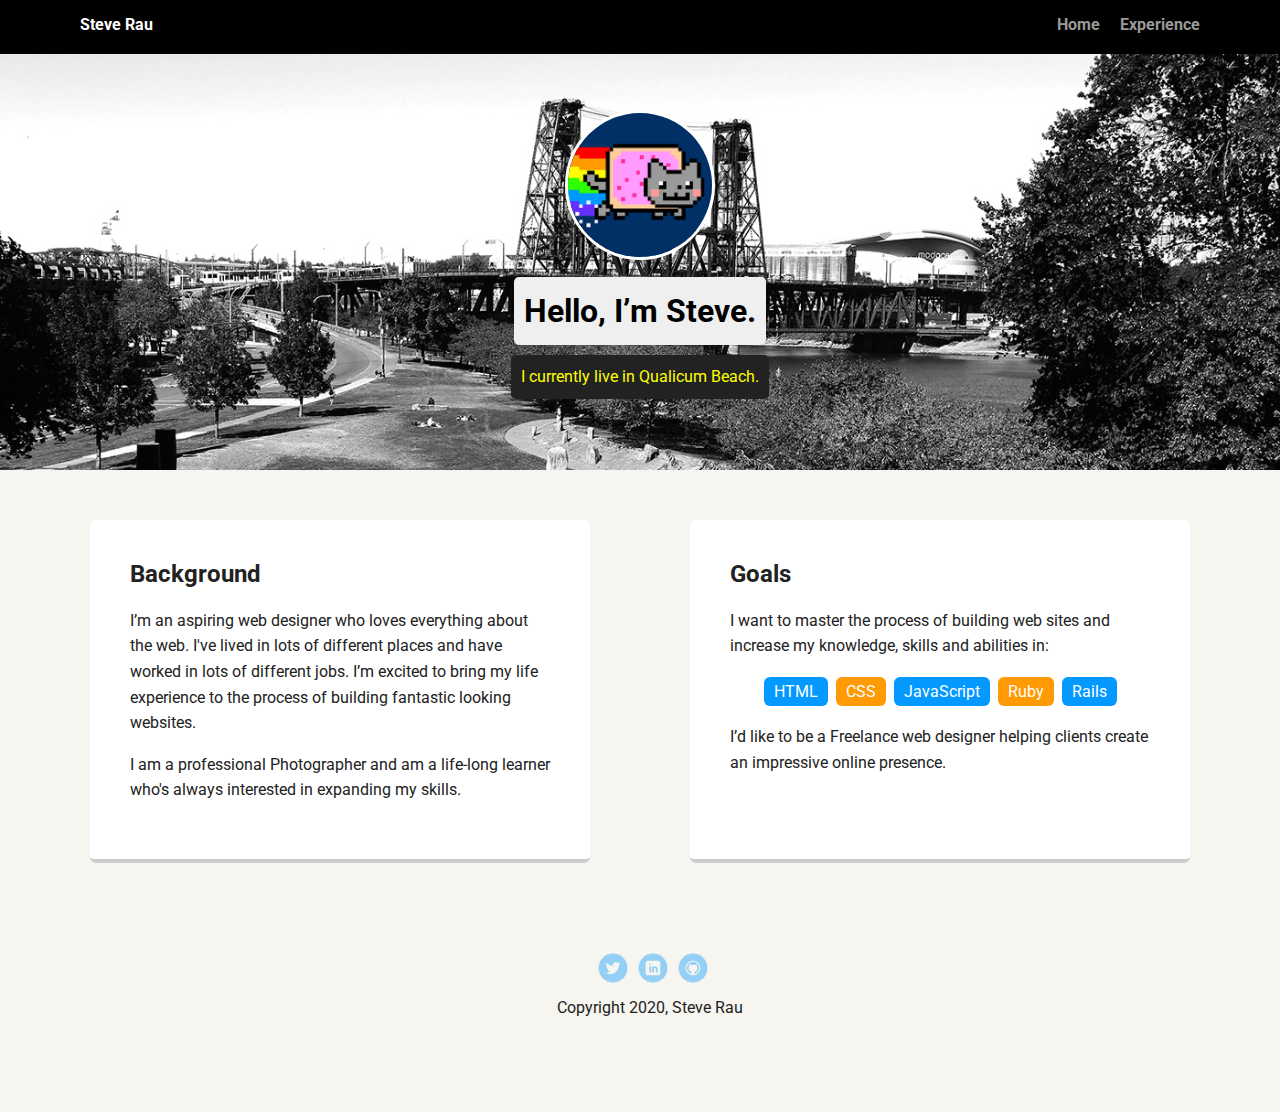
==== portfolio/index.html @ a205c132 "added project files" ====
<!doctype html>
<html lang="en">
<head>
  <meta charset="utf-8">
  <title>Steve Rau's Profile</title>
  <meta name="viewport" content="width=device-width, initial-scale=1.0">
  <link rel="stylesheet" href="styles.css">
  <link href="https://fonts.googleapis.com/css?family=Muli%7CRoboto:400,300,500,700,900" rel="stylesheet">
</head>
  <body>

    <div class="main-nav">
        <ul class="nav">
          <li class="name">Steve Rau</li>
          <li><a href="#">Home</a></li>
          <li><a href="pages/Experiance.html">Experience</a></li>
        </ul>
    </div>

    <header>
      <img src="images/me.png" alt="Drawing of Jane Smith" class="profile-image">
      <h1 class="tag name">Hello, I’m Steve.</h1>
      <p class="tag location">I currently live in Qualicum Beach.</p>
    </header>

    <main class="flex">
      <div class="card">
        <h2>Background</h2>
        <p>I’m an aspiring web designer who loves everything about the web. I've lived in lots of different places and have worked in lots of different jobs. I’m excited to bring my life experience to the process of building fantastic looking websites.</p>
        <p>I am a professional Photographer and am a life-long learner who's always interested in expanding my skills.</p>
      </div> 

      <div class="card">
        <h2>Goals</h2>
        <p>I want to master the process of building web sites and increase my knowledge, skills and abilities in:</p>
        <ul class="skills">
          <li>HTML</li>
          <li>CSS</li>
          <li>JavaScript</li>
          <li>Ruby</li>
          <li>Rails</li>
        </ul>
        <p>I’d like to be a Freelance web designer helping clients create an impressive online presence.</p>
      </div> 

    </main>
    <footer>
      <ul>
        <li><a href="#" class="social twitter">Twitter</a></li>
        <li><a href="#" class="social linkedin">LinkedIn</a></li>
        <li><a href="#" class="social github">Github</a></li>
      </ul>
      <p class="copyright">Copyright 2020, Steve Rau</p>
    </footer>
  </body>
  </html>
---- portfolio/styles.css ----
/* Global Layout Set-up */
* { 
  box-sizing: border-box;
}
  
body {
  margin: 0;
  padding: 0;
  text-align: center;
  font-family: 'Roboto', sans-serif;
  color: #222;
  background: #f7f5f0;
}
/* Link Styles */

a {
  text-decoration: none;
  color: #999;
}
a:hover {
  color: #6633ff;
}

/* Section Styles */

.main-nav {
  width: 100%;
  background: black;
  min-height: 30px;
  padding: 10px;
  position: fixed;
  text-align: center;
}
.nav {
  display: flex;
  justify-content: space-around;
  font-weight: 700;
  list-style-type: none;
  margin: 0 auto;
  padding: 0;
}

.nav .name {
    display: block;
    margin-right: auto;
    color: white;
}
.nav li {
  padding: 5px 10px 10px 10px;
}
.nav a {
  transition: all .5s;
}
.nav a:hover {
  color: white
}

header {
  text-align: center;
  background: url('images/portland.jpg') no-repeat top center ;
  background-size: cover;
  overflow: hidden;
  padding-top: 60px;
}
header {
  line-height: 1.5;
}
header .profile-image {
  margin-top: 50px;
  width: 150px;
  height: 150px;
  border-radius: 50%;
  border: 3px solid white;
  transition: all .5s;
}
header .profile-image:hover {
  transform: scale(1.2) rotate(5deg);
}
.tag {
  background-color: #efefef;
  color: black;
  padding: 10px;
  border-radius: 5px;
  display: table;
  margin: 10px auto;
} 
.location {
  background-color: #222;
  color: yellow;
}
.card {
  margin: 30px;
  padding: 20px 40px 40px;
  max-width: 500px;
  text-align: left;
  background: #fff;
  border-bottom: 4px solid #ccc;
  border-radius: 6px;
  transition: all .5s;
}
.card:hover {
  border-color: #ff99ff;
}

ul.skills {
  padding: 0;
  text-align: center;
}

.skills li {
  border-radius: 6px;
  display: inline-block;
  background: #ff9904;
  color: white;
  padding: 5px 10px;
  margin: 2px;
}

.skills li:nth-child(odd) {
  background: #0399ff;
}

footer {
  width: 100%;
  min-height: 30px;
  padding: 20px 0 40px 20px;
}

footer .copyright {
  top: -8px;
  font-size: .75em;
}

footer ul {
  list-style-type: none;
  margin: 0;
  padding: 0;
}

footer ul li {
  display: inline-block;
}

a.social {
  display: inline-block;
  text-indent: -9999px;
  margin-left: 5px;
  width: 30px;
  height: 30px;
  background-size: 30px 30px;
  opacity: .4;
  transition: all .5s;
}
a.twitter {
  background-image: url(images/twitter.svg);
}
a.linkedin {
  background-image: url(images/linkedin.svg);
}
a.github {
  background-image: url(images/github.svg);
}
a.social:hover {
  opacity: 1;
}
.clearfix {
  clear: both;
}

/* Styles for larger screens */
@media screen and (min-width: 720px) {
  
  .flex {
      display: -ms-flexbox;      /* TWEENER - IE 10 */
      display: flex; 
      max-width: 1200px;
      -ms-flex-pack: distribute;
      justify-content: space-around;
      margin: 0 auto;
  }

  header {
    min-height: 470px;
  }

  .nav {
    max-width: 1200px;
    padding: 0 30px;
  }


  main {
    padding-top: 20px;
  }

  main p {
    line-height: 1.6em;
  }

  footer {
    font-size: 1.3em;
    max-width: 1200px;
    margin: 40px auto;
  }

}
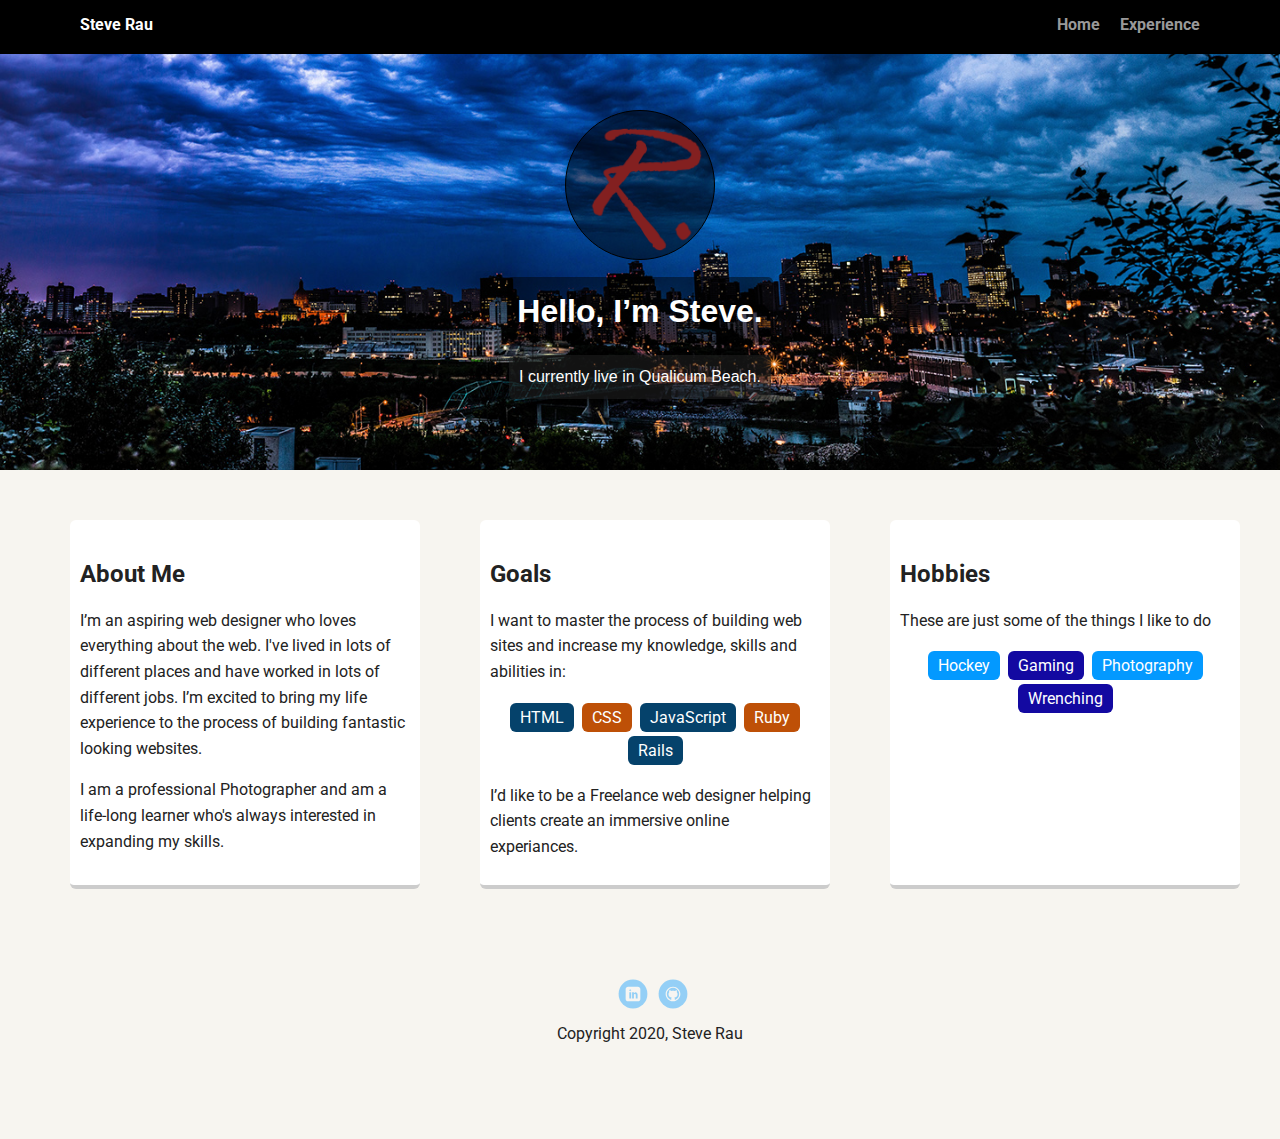
==== commit 1577b69f: "compleation for submition" ====
--- a/portfolio/index.html
+++ b/portfolio/index.html
@@ -18,14 +18,14 @@
     </div>
 
     <header>
-      <img src="images/me.png" alt="Drawing of Jane Smith" class="profile-image">
+      <img src="images/New-profile-pic.png" alt="Logo of Steve Rau" class="profile-image">
       <h1 class="tag name">Hello, I’m Steve.</h1>
       <p class="tag location">I currently live in Qualicum Beach.</p>
     </header>
 
     <main class="flex">
       <div class="card">
-        <h2>Background</h2>
+        <h2>About Me</h2>
         <p>I’m an aspiring web designer who loves everything about the web. I've lived in lots of different places and have worked in lots of different jobs. I’m excited to bring my life experience to the process of building fantastic looking websites.</p>
         <p>I am a professional Photographer and am a life-long learner who's always interested in expanding my skills.</p>
       </div> 
@@ -40,15 +40,25 @@
           <li>Ruby</li>
           <li>Rails</li>
         </ul>
-        <p>I’d like to be a Freelance web designer helping clients create an impressive online presence.</p>
-      </div> 
+        <p>I’d like to be a Freelance web designer helping clients create an immersive online experiances.</p>
+      </div>
+      
+      <div class="card">
+        <h2>Hobbies</h2>
+        <p>These are just some of the things I like to do</p>
+        <ul class="hobbies">
+          <li>Hockey</li>
+          <li>Gaming</li>
+          <li>Photography</li>
+          <li>Wrenching</li>
+        </ul>
+      </div>
 
     </main>
     <footer>
       <ul>
-        <li><a href="#" class="social twitter">Twitter</a></li>
-        <li><a href="#" class="social linkedin">LinkedIn</a></li>
-        <li><a href="#" class="social github">Github</a></li>
+        <li><a href="https://www.linkedin.com/in/rausteve/" target="_blank" class="social linkedin">LinkedIn</a></li>
+        <li><a href="https://github.com/SvenGB99" target="_blank" class="social github">Github</a></li>
       </ul>
       <p class="copyright">Copyright 2020, Steve Rau</p>
     </footer>
--- a/portfolio/styles.css
+++ b/portfolio/styles.css
@@ -57,7 +57,7 @@
 
 header {
   text-align: center;
-  background: url('images/portland.jpg') no-repeat top center ;
+  background: url('images/New-backdrop-pic.jpg') no-repeat top center ;
   background-size: cover;
   overflow: hidden;
   padding-top: 60px;
@@ -69,29 +69,33 @@
   margin-top: 50px;
   width: 150px;
   height: 150px;
+  background-color: #0000007c;
   border-radius: 50%;
-  border: 3px solid white;
-  transition: all .5s;
+  border: 1.5px solid rgb(0, 0, 0);
+  transition: all .5s;
+  transition:ease-in-out 2s;
 }
 header .profile-image:hover {
   transform: scale(1.2) rotate(5deg);
 }
 .tag {
-  background-color: #efefef;
-  color: black;
+  background-color: #00000075;
+  font-family: 'Franklin Gothic Medium', 'Arial Narrow', Arial, sans-serif;
+  color: rgb(255, 255, 255);
   padding: 10px;
   border-radius: 5px;
   display: table;
   margin: 10px auto;
 } 
 .location {
-  background-color: #222;
-  color: yellow;
+  background-color: rgba(34, 34, 34, 0.527);
+  color: rgb(255, 253, 253);
 }
 .card {
   margin: 30px;
-  padding: 20px 40px 40px;
-  max-width: 500px;
+  padding: 20px 10px 10px;
+  min-width: 350px;
+  max-width: 400px;
   text-align: left;
   background: #fff;
   border-bottom: 4px solid #ccc;
@@ -99,7 +103,7 @@
   transition: all .5s;
 }
 .card:hover {
-  border-color: #ff99ff;
+  border-color: #444242;
 }
 
 ul.skills {
@@ -110,14 +114,32 @@
 .skills li {
   border-radius: 6px;
   display: inline-block;
-  background: #ff9904;
+  background: #be5007;
   color: white;
   padding: 5px 10px;
   margin: 2px;
 }
 
+.hobbies li:nth-child(odd) {
+  background: #0399ff;
+}
+
+ul.hobbies {
+  padding: 0;
+  text-align: center;
+}
+
+.hobbies li {
+  border-radius: 6px;
+  display: inline-block;
+  background: #1309a1;
+  color: white;
+  padding: 5px 10px;
+  margin: 2px;
+}
+
 .skills li:nth-child(odd) {
-  background: #0399ff;
+  background: #05426b;
 }
 
 footer {
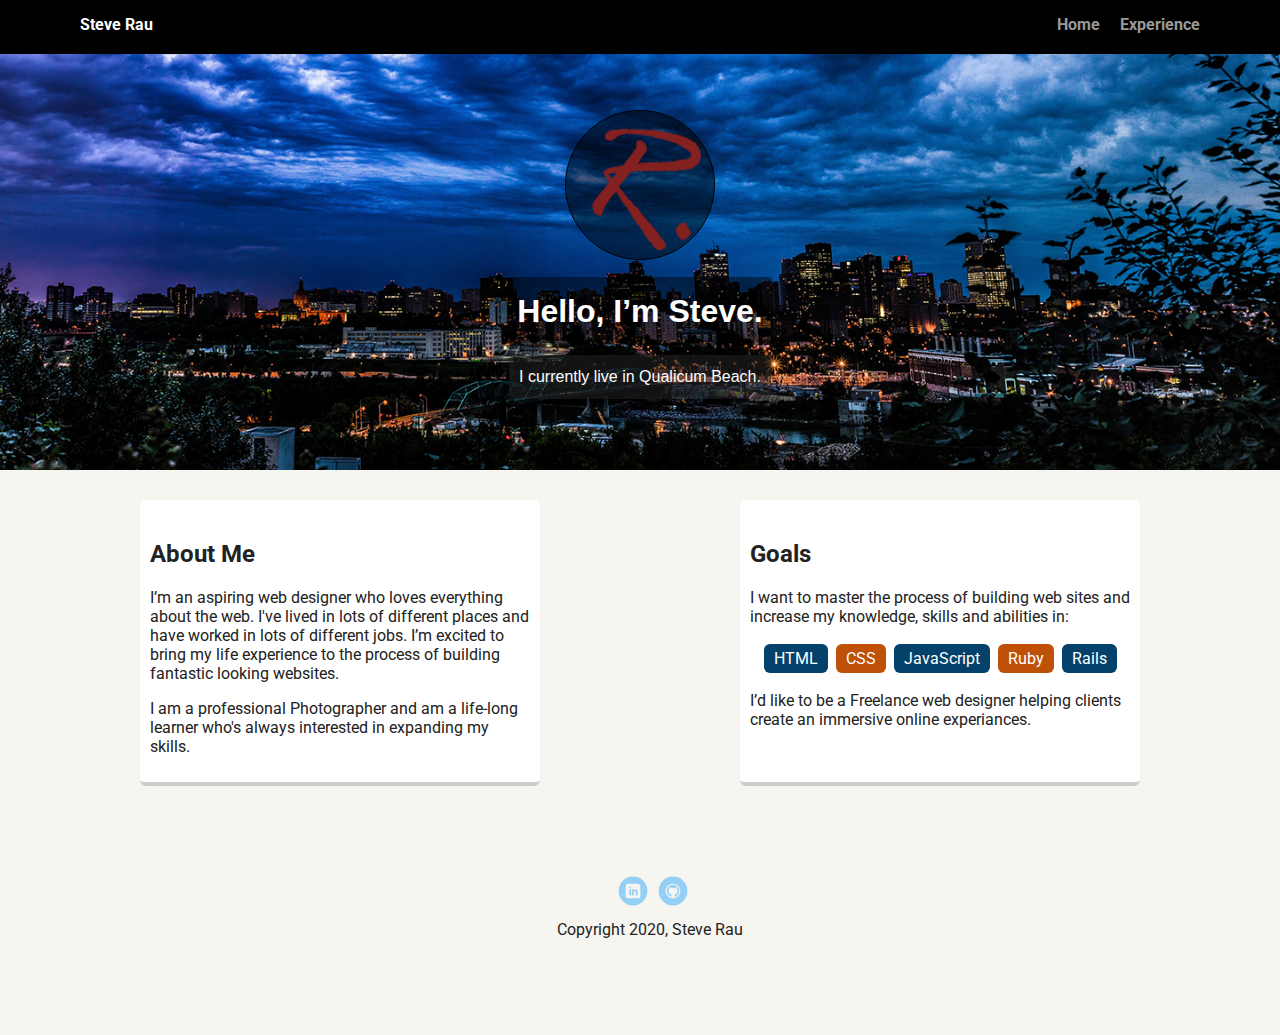
==== commit b778ba20: "tech project update" ====
--- a/portfolio/index.html
+++ b/portfolio/index.html
@@ -9,13 +9,13 @@
 </head>
   <body>
 
-    <div class="main-nav">
+    <nav class="main-nav">
         <ul class="nav">
           <li class="name">Steve Rau</li>
           <li><a href="#">Home</a></li>
           <li><a href="pages/Experiance.html">Experience</a></li>
         </ul>
-    </div>
+    </nav>
 
     <header>
       <img src="images/New-profile-pic.png" alt="Logo of Steve Rau" class="profile-image">
@@ -23,14 +23,15 @@
       <p class="tag location">I currently live in Qualicum Beach.</p>
     </header>
 
-    <main class="flex">
-      <div class="card">
+    
+    <section class="flex">
+      <article class="card">
         <h2>About Me</h2>
         <p>I’m an aspiring web designer who loves everything about the web. I've lived in lots of different places and have worked in lots of different jobs. I’m excited to bring my life experience to the process of building fantastic looking websites.</p>
         <p>I am a professional Photographer and am a life-long learner who's always interested in expanding my skills.</p>
-      </div> 
-
-      <div class="card">
+      </article> 
+            
+      <article class="card">
         <h2>Goals</h2>
         <p>I want to master the process of building web sites and increase my knowledge, skills and abilities in:</p>
         <ul class="skills">
@@ -41,20 +42,9 @@
           <li>Rails</li>
         </ul>
         <p>I’d like to be a Freelance web designer helping clients create an immersive online experiances.</p>
-      </div>
-      
-      <div class="card">
-        <h2>Hobbies</h2>
-        <p>These are just some of the things I like to do</p>
-        <ul class="hobbies">
-          <li>Hockey</li>
-          <li>Gaming</li>
-          <li>Photography</li>
-          <li>Wrenching</li>
-        </ul>
-      </div>
-
-    </main>
+      </article>
+    </section>  
+    
     <footer>
       <ul>
         <li><a href="https://www.linkedin.com/in/rausteve/" target="_blank" class="social linkedin">LinkedIn</a></li>
